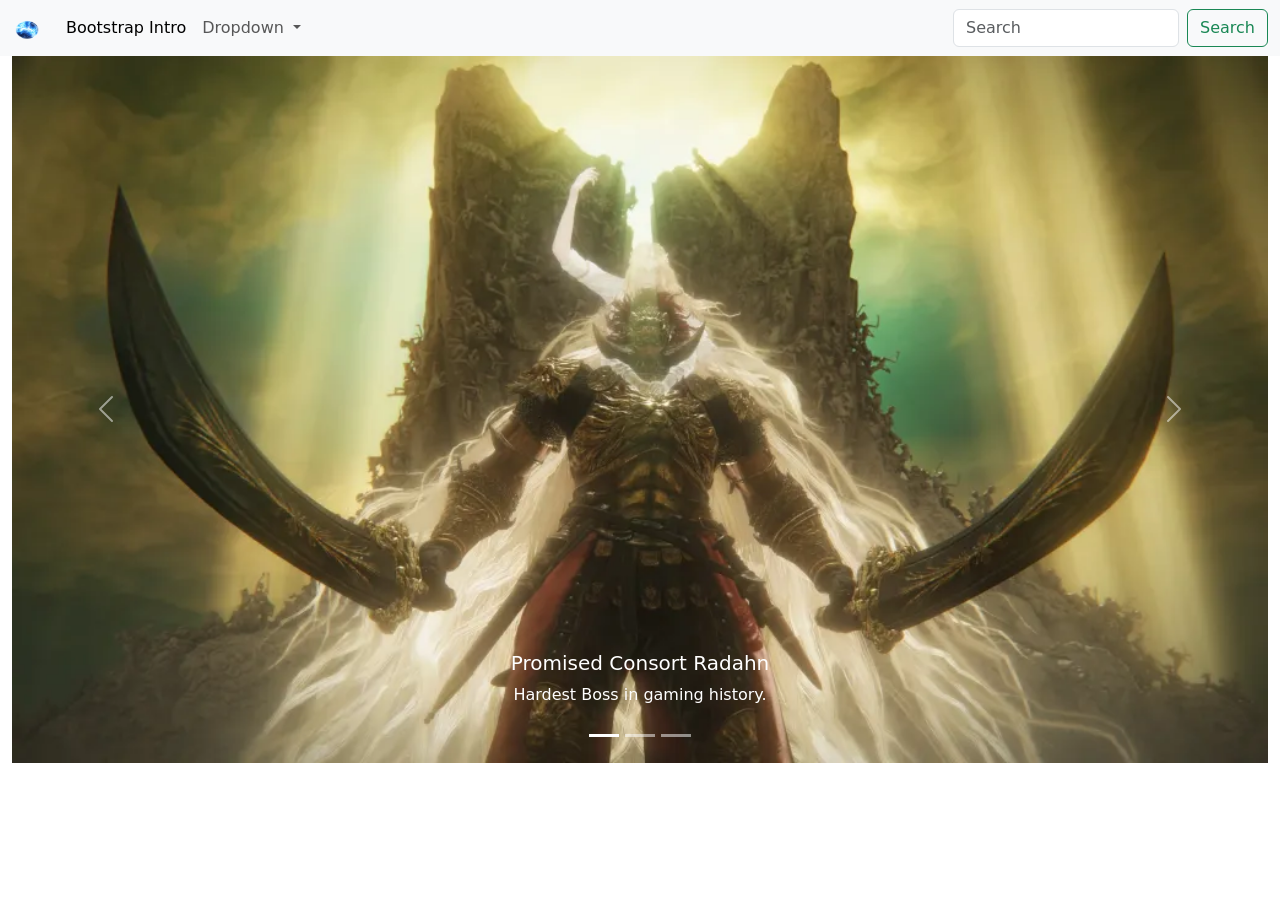
==== bootstrapindex.html @ ae22fc2c "Bootstrap Intro created bootstrap index page" ====
<!DOCTYPE html>
<html lang="en">
<head>
    <meta charset="UTF-8">
    <meta name="viewport" content="width=device-width, initial-scale=1.0">
    <title>Bootstrap Homepage</title>
    <link rel="stylesheet" href="Assets/Styling/bootstrap.min.css"
    >
    <link rel="stylesheet" href="Assets/Styling/bootstrapintro.css">
</head>
<body>
    <nav class="navbar navbar-expand-lg bg-body-tertiary">
        <div class="container-fluid">
            <a class="navbar-brand" href="#">
                <img src="Assets/Images/orbs.png" alt="Bootstrap" width="30" height="24">
            </a>
            <button class="navbar-toggler" type="button" data-bs-toggle="collapse" data-bs-target="#navbarSupportedContent" aria-controls="navbarSupportedContent" aria-expanded="false" aria-label="Toggle navigation">
                <span class="navbar-toggler-icon"></span>
            </button>
            <div class="collapse navbar-collapse" id="navbarSupportedContent">
                <ul class="navbar-nav me-auto mb-2 mb-lg-0">
                    <li class="nav-item">
                        <a class="nav-link active" aria-current="page" href="bootstrapintro.html">Bootstrap Intro</a>
                    </li>
                    <li class="nav-item dropdown">
                        <a class="nav-link dropdown-toggle" href="#" role="button" data-bs-toggle="dropdown" aria-expanded="false">
                            Dropdown
                        </a>
                        <ul class="dropdown-menu">
                            <li><a class="dropdown-item" href="images.html">Images</a></li>
                            <li><a class="dropdown-item" href="flexbox.html">FlexBox</a></li>
                            <li><a class="dropdown-item" href="lists.html">Lists</a></li>
                        </ul>
                    </li>
                </ul>
                <form class="d-flex" role="search">
                    <input class="form-control me-2" type="search" placeholder="Search" aria-label="Search"/>
                    <button class="btn btn-outline-success" type="submit">Search</button>
                </form>
            </div>
        </div>
    </nav>
    
    <div class="container-fluid">
        <div class="row h400 overflow-auto">
            <div class="col-12">
                <div id="carouselExampleCaptions" class="carousel slide">
                    <div class="carousel-indicators">
                        <button type="button" data-bs-target="#carouselExampleCaptions" data-bs-slide-to="0" class="active" aria-current="true" aria-label="Slide 1"></button>
                        <button type="button" data-bs-target="#carouselExampleCaptions" data-bs-slide-to="1" aria-label="Slide 2"></button>
                        <button type="button" data-bs-target="#carouselExampleCaptions" data-bs-slide-to="2" aria-label="Slide 3"></button>
                    </div>
                    <div class="carousel-inner">
                        <div class="carousel-item active">
                            <img src="Assets/Images/elden-ringe284a2_20240728173249.webp" class="d-block w-100 " alt="...">
                            <div class="carousel-caption d-none d-md-block">
                                <h5>Promised Consort Radahn</h5>
                                <p>Hardest Boss in gaming history.</p>
                            </div>
                        </div>
                        <div class="carousel-item">
                            <img src="Assets/Images/maliketh.jpg" class="d-block w-100 " alt="...">
                            <div class="carousel-caption d-none d-md-block">
                                <h5>Maliketh the Black Blade</h5>
                                <p>Half man, half beast.</p>
                            </div>
                        </div>
                        <div class="carousel-item">
                            <img src="Assets/Images/messmer.webp" class="d-block w-100 " alt="...">
                            <div class="carousel-caption d-none d-md-block">
                                <h5>Messmer the Impaler</h5>
                                <p>Fan Favourite.</p>
                            </div>
                        </div>
                    </div>
                    <button class="carousel-control-prev" type="button" data-bs-target="#carouselExampleCaptions" data-bs-slide="prev">
                        <span class="carousel-control-prev-icon" aria-hidden="true"></span>
                        <span class="visually-hidden">Previous</span>
                    </button>
                    <button class="carousel-control-next" type="button" data-bs-target="#carouselExampleCaptions" data-bs-slide="next">
                        <span class="carousel-control-next-icon" aria-hidden="true"></span>
                        <span class="visually-hidden">Next</span>
                    </button>
                </div>
            </div>
        </div>
    </div>
    
    
    
    
    <script src="Assets/scripts/bootstrap.bundle.min.js"></script>
</body>
</html>
---- Assets/Styling/bootstrapintro.css ----
.h400{
    height: 400px;
}
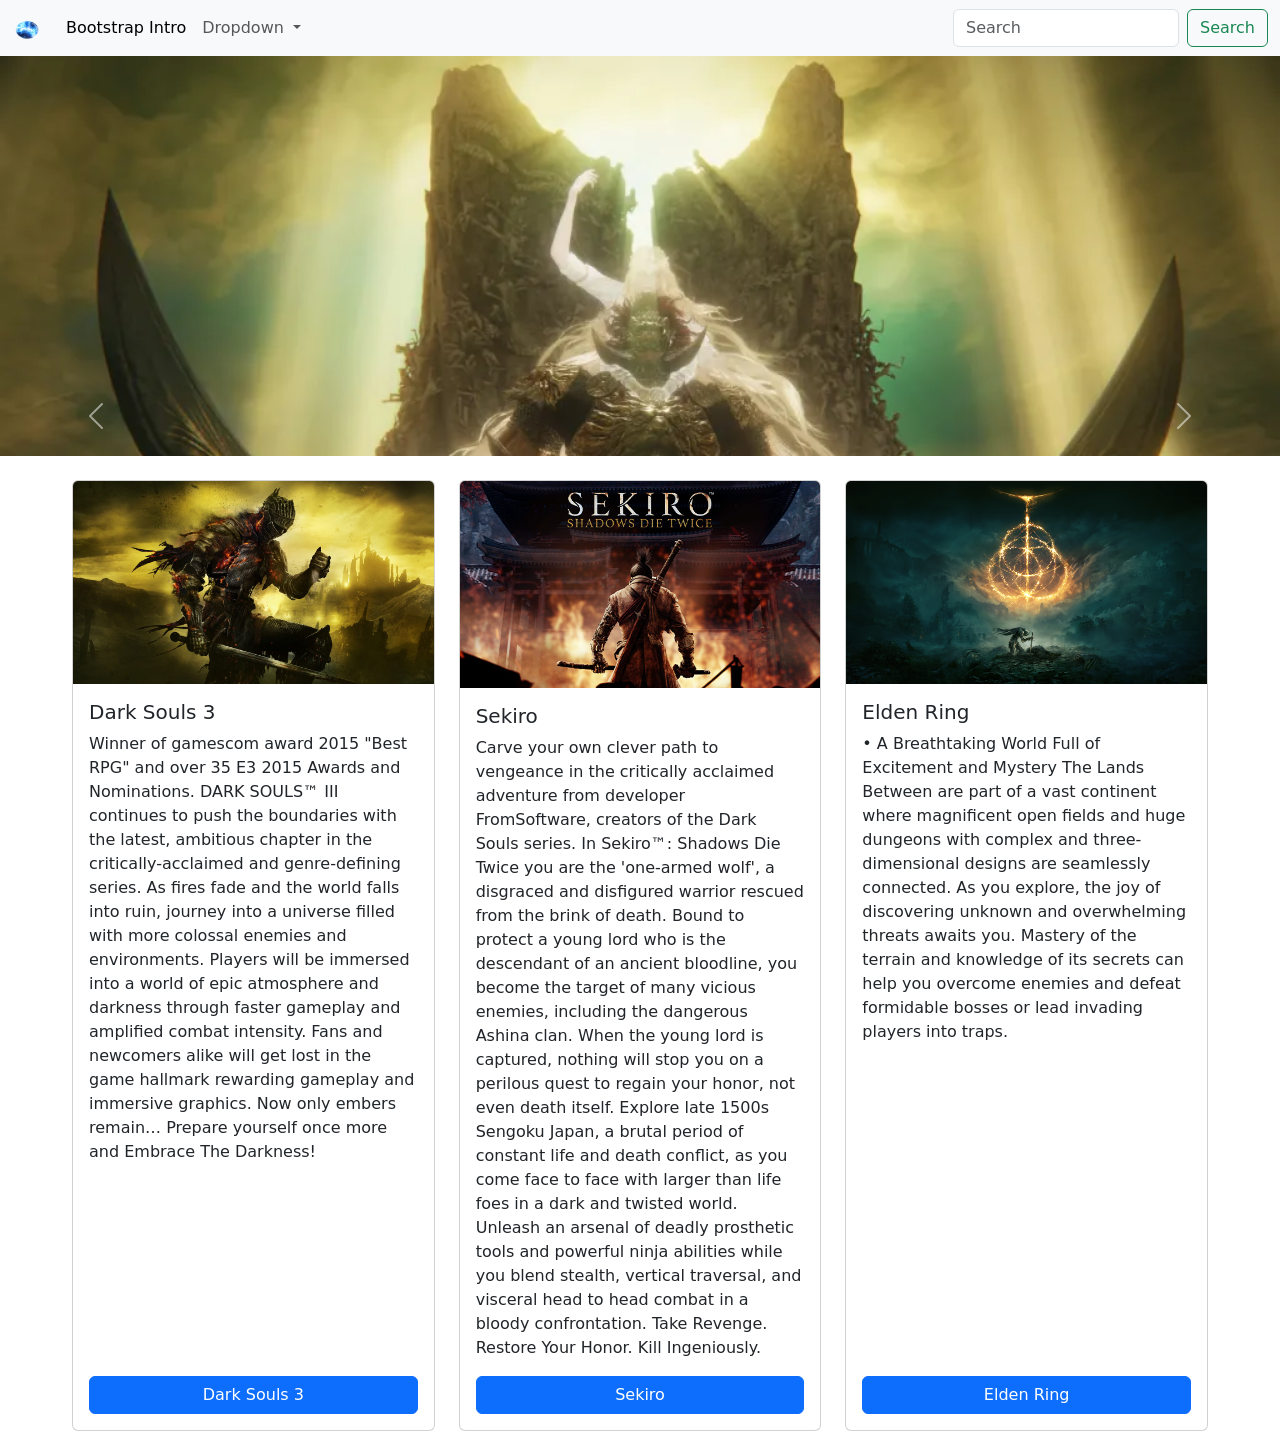
==== commit 43a35fbc: "cards" ====
--- a/bootstrapindex.html
+++ b/bootstrapindex.html
@@ -42,8 +42,8 @@
     </nav>
     
     <div class="container-fluid">
-        <div class="row h400 overflow-auto">
-            <div class="col-12">
+        <div class="row h400 overflow-hidden">
+            <div class="col-12 px-0">
                 <div id="carouselExampleCaptions" class="carousel slide">
                     <div class="carousel-indicators">
                         <button type="button" data-bs-target="#carouselExampleCaptions" data-bs-slide-to="0" class="active" aria-current="true" aria-label="Slide 1"></button>
@@ -84,9 +84,55 @@
                 </div>
             </div>
         </div>
+        
+        <div class="row mt-4 mx-5">
+            <div class="col">
+                <div class="card h-100">
+                    <img src="Assets/Images/ds3_game-thumbnail.jpg" class="card-img-top" alt="...">
+                    <div class="card-body d-flex flex-column">
+                        <h5 class="card-title">Dark Souls 3</h5>
+                        <p class="card-text">
+Winner of gamescom award 2015 "Best RPG" and over 35 E3 2015 Awards and Nominations.
+
+DARK SOULS™ III continues to push the boundaries with the latest, ambitious chapter in the critically-acclaimed and genre-defining series.
+
+As fires fade and the world falls into ruin, journey into a universe filled with more colossal enemies and environments. Players will be immersed into a world of epic atmosphere and darkness through faster gameplay and amplified combat intensity. Fans and newcomers alike will get lost in the game hallmark rewarding gameplay and immersive graphics.
+Now only embers remain… Prepare yourself once more and Embrace The Darkness!</p>
+                        <a href="https://store.steampowered.com/app/374320/DARK_SOULS_III/ " class="btn btn-primary d-grid gap-2 mt-auto">Dark Souls 3</a>
+                    </div>
+                </div>
+            </div>
+            <div class="col">
+                <div class="card h-100">
+                    <img src="Assets/Images/sekiro.jpg" class="card-img-top" alt="...">
+                    <div class="card-body d-flex flex-column">
+                        <h5 class="card-title">Sekiro</h5>
+                        <p class="card-text">Carve your own clever path to vengeance in the critically acclaimed adventure from developer FromSoftware, creators of the Dark Souls series.
+
+In Sekiro™: Shadows Die Twice you are the 'one-armed wolf', a disgraced and disfigured warrior rescued from the brink of death. Bound to protect a young lord who is the descendant of an ancient bloodline, you become the target of many vicious enemies, including the dangerous Ashina clan. When the young lord is captured, nothing will stop you on a perilous quest to regain your honor, not even death itself.
+
+Explore late 1500s Sengoku Japan, a brutal period of constant life and death conflict, as you come face to face with larger than life foes in a dark and twisted world. Unleash an arsenal of deadly prosthetic tools and powerful ninja abilities while you blend stealth, vertical traversal, and visceral head to head combat in a bloody confrontation.
+
+Take Revenge. Restore Your Honor. Kill Ingeniously.</p>
+                        <a href="https://store.steampowered.com/app/814380/Sekiro_Shadows_Die_Twice__GOTY_Edition/" class="btn btn-primary d-grid gap-2 mt-auto">Sekiro</a>
+                    </div>
+                </div>
+            </div>  
+            <div class="col">
+                <div class="card h-100">
+                    <img src="Assets/Images/elden.jpg" class="card-img-top" alt="...">
+                    <div class="card-body d-flex flex-column">
+                        <h5 class="card-title">Elden Ring</h5>
+                        <p class="card-text">• A Breathtaking World Full of Excitement and Mystery
+The Lands Between are part of a vast continent where magnificent open fields and huge dungeons with complex and three-dimensional designs are seamlessly connected. As you explore, the joy of discovering unknown and overwhelming threats awaits you.
+Mastery of the terrain and knowledge of its secrets can help you overcome enemies and defeat formidable bosses or lead invading players into traps.</p>
+                        <a href="https://store.steampowered.com/app/1245620/ELDEN_RING/" class="btn btn-primary d-grid gap-2 mt-auto">Elden Ring</a>
+                    </div>
+                </div>
+            </div>
+            
+        </div>
     </div>
-    
-    
     
     
     <script src="Assets/scripts/bootstrap.bundle.min.js"></script>
--- a/Assets/Styling/bootstrapintro.css
+++ b/Assets/Styling/bootstrapintro.css
@@ -1,3 +1,7 @@
 .h400{
     height: 400px;
+}
+
+.card{
+    min-height: 200px;
 }
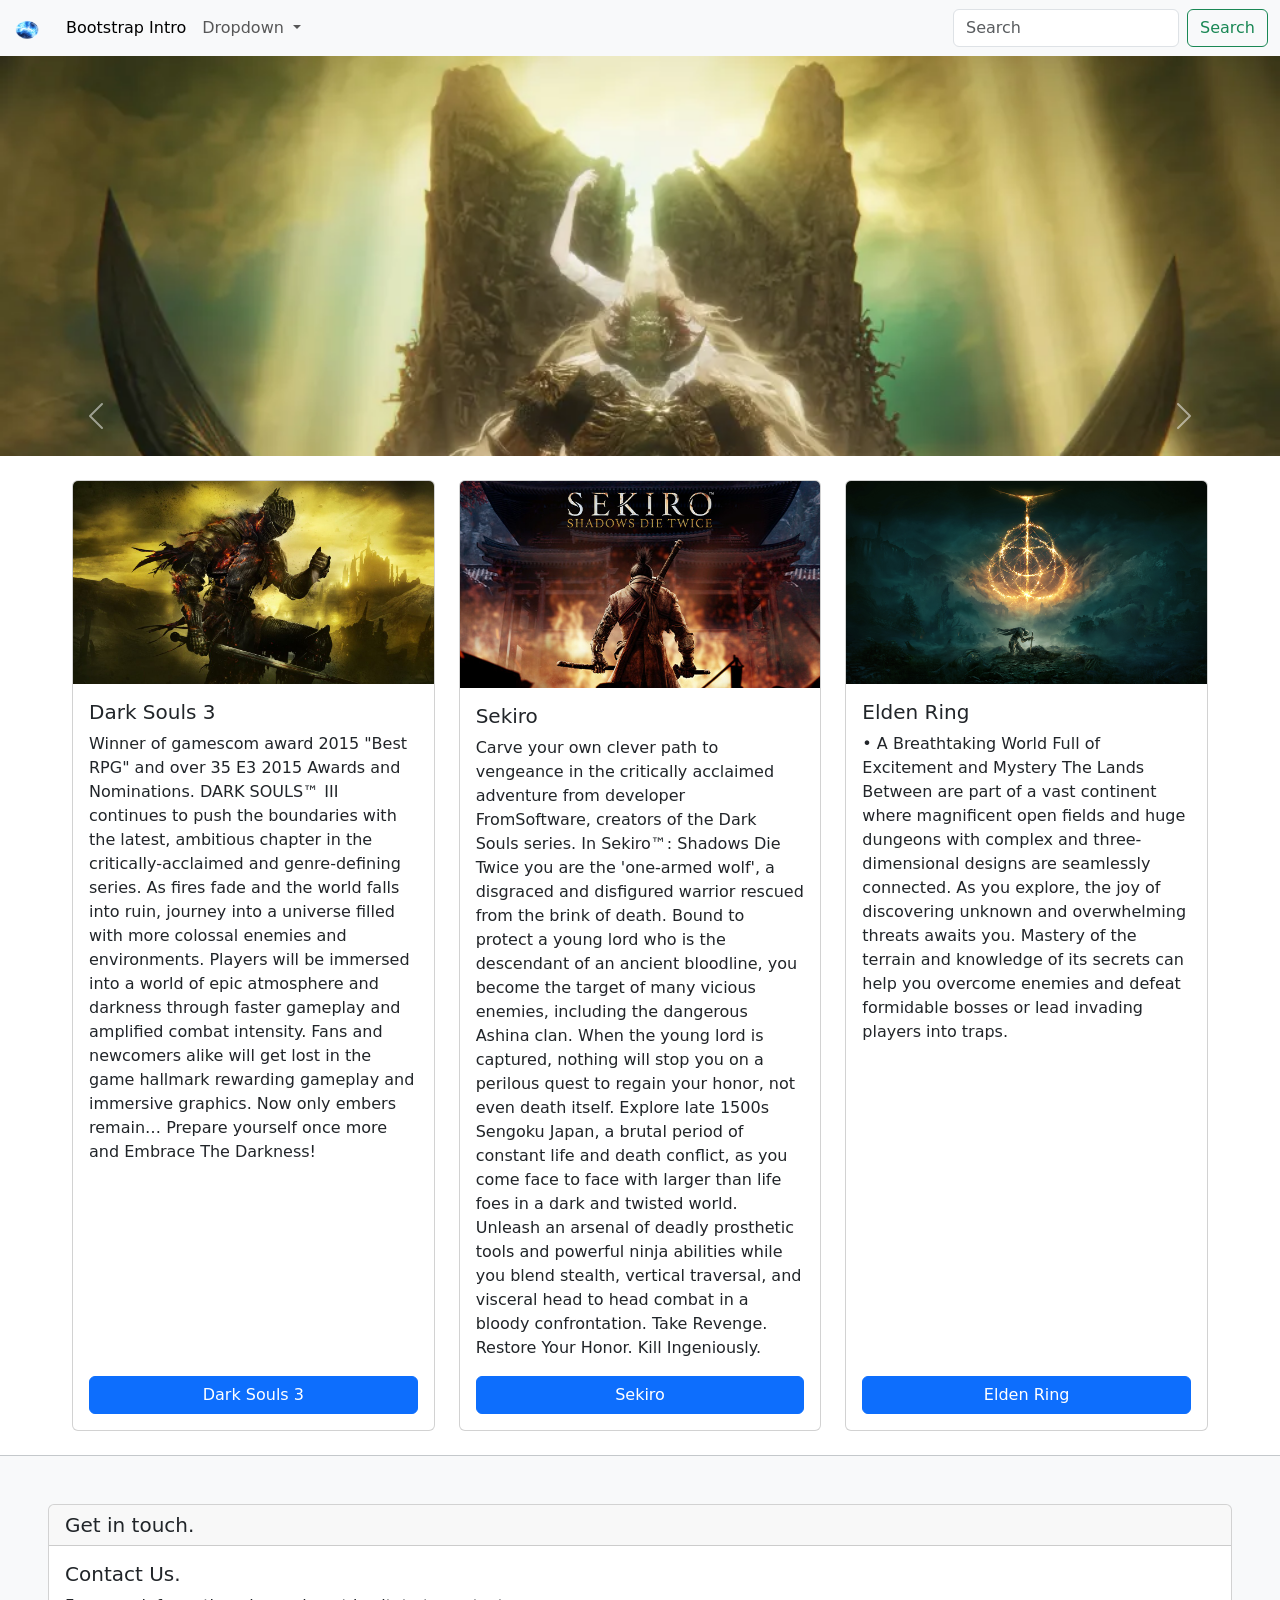
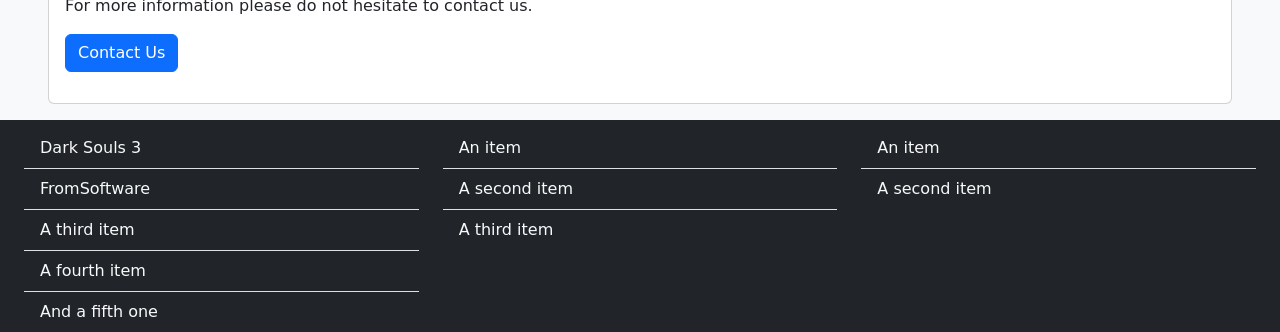
==== commit 13efd783: "contact card and footer" ====
--- a/bootstrapindex.html
+++ b/bootstrapindex.html
@@ -92,49 +92,88 @@
                     <div class="card-body d-flex flex-column">
                         <h5 class="card-title">Dark Souls 3</h5>
                         <p class="card-text">
-Winner of gamescom award 2015 "Best RPG" and over 35 E3 2015 Awards and Nominations.
-
-DARK SOULS™ III continues to push the boundaries with the latest, ambitious chapter in the critically-acclaimed and genre-defining series.
-
-As fires fade and the world falls into ruin, journey into a universe filled with more colossal enemies and environments. Players will be immersed into a world of epic atmosphere and darkness through faster gameplay and amplified combat intensity. Fans and newcomers alike will get lost in the game hallmark rewarding gameplay and immersive graphics.
-Now only embers remain… Prepare yourself once more and Embrace The Darkness!</p>
-                        <a href="https://store.steampowered.com/app/374320/DARK_SOULS_III/ " class="btn btn-primary d-grid gap-2 mt-auto">Dark Souls 3</a>
+                            Winner of gamescom award 2015 "Best RPG" and over 35 E3 2015 Awards and Nominations.
+                            
+                            DARK SOULS™ III continues to push the boundaries with the latest, ambitious chapter in the critically-acclaimed and genre-defining series.
+                            
+                            As fires fade and the world falls into ruin, journey into a universe filled with more colossal enemies and environments. Players will be immersed into a world of epic atmosphere and darkness through faster gameplay and amplified combat intensity. Fans and newcomers alike will get lost in the game hallmark rewarding gameplay and immersive graphics.
+                            Now only embers remain… Prepare yourself once more and Embrace The Darkness!</p>
+                            <a href="https://store.steampowered.com/app/374320/DARK_SOULS_III/ " class="btn btn-primary d-grid gap-2 mt-auto">Dark Souls 3</a>
+                        </div>
                     </div>
                 </div>
-            </div>
-            <div class="col">
-                <div class="card h-100">
-                    <img src="Assets/Images/sekiro.jpg" class="card-img-top" alt="...">
-                    <div class="card-body d-flex flex-column">
-                        <h5 class="card-title">Sekiro</h5>
-                        <p class="card-text">Carve your own clever path to vengeance in the critically acclaimed adventure from developer FromSoftware, creators of the Dark Souls series.
-
-In Sekiro™: Shadows Die Twice you are the 'one-armed wolf', a disgraced and disfigured warrior rescued from the brink of death. Bound to protect a young lord who is the descendant of an ancient bloodline, you become the target of many vicious enemies, including the dangerous Ashina clan. When the young lord is captured, nothing will stop you on a perilous quest to regain your honor, not even death itself.
-
-Explore late 1500s Sengoku Japan, a brutal period of constant life and death conflict, as you come face to face with larger than life foes in a dark and twisted world. Unleash an arsenal of deadly prosthetic tools and powerful ninja abilities while you blend stealth, vertical traversal, and visceral head to head combat in a bloody confrontation.
-
-Take Revenge. Restore Your Honor. Kill Ingeniously.</p>
-                        <a href="https://store.steampowered.com/app/814380/Sekiro_Shadows_Die_Twice__GOTY_Edition/" class="btn btn-primary d-grid gap-2 mt-auto">Sekiro</a>
+                <div class="col">
+                    <div class="card h-100">
+                        <img src="Assets/Images/sekiro.jpg" class="card-img-top" alt="...">
+                        <div class="card-body d-flex flex-column">
+                            <h5 class="card-title">Sekiro</h5>
+                            <p class="card-text">Carve your own clever path to vengeance in the critically acclaimed adventure from developer FromSoftware, creators of the Dark Souls series.
+                                
+                                In Sekiro™: Shadows Die Twice you are the 'one-armed wolf', a disgraced and disfigured warrior rescued from the brink of death. Bound to protect a young lord who is the descendant of an ancient bloodline, you become the target of many vicious enemies, including the dangerous Ashina clan. When the young lord is captured, nothing will stop you on a perilous quest to regain your honor, not even death itself.
+                                
+                                Explore late 1500s Sengoku Japan, a brutal period of constant life and death conflict, as you come face to face with larger than life foes in a dark and twisted world. Unleash an arsenal of deadly prosthetic tools and powerful ninja abilities while you blend stealth, vertical traversal, and visceral head to head combat in a bloody confrontation.
+                                
+                                Take Revenge. Restore Your Honor. Kill Ingeniously.</p>
+                                <a href="https://store.steampowered.com/app/814380/Sekiro_Shadows_Die_Twice__GOTY_Edition/" class="btn btn-primary d-grid gap-2 mt-auto">Sekiro</a>
+                            </div>
+                        </div>
+                    </div>  
+                    <div class="col">
+                        <div class="card h-100">
+                            <img src="Assets/Images/elden.jpg" class="card-img-top" alt="...">
+                            <div class="card-body d-flex flex-column">
+                                <h5 class="card-title">Elden Ring</h5>
+                                <p class="card-text">• A Breathtaking World Full of Excitement and Mystery
+                                    The Lands Between are part of a vast continent where magnificent open fields and huge dungeons with complex and three-dimensional designs are seamlessly connected. As you explore, the joy of discovering unknown and overwhelming threats awaits you.
+                                    Mastery of the terrain and knowledge of its secrets can help you overcome enemies and defeat formidable bosses or lead invading players into traps.</p>
+                                    <a href="https://store.steampowered.com/app/1245620/ELDEN_RING/" class="btn btn-primary d-grid gap-2 mt-auto">Elden Ring</a>
+                                </div>
+                            </div>
+                        </div>
+                        
                     </div>
                 </div>
-            </div>  
-            <div class="col">
-                <div class="card h-100">
-                    <img src="Assets/Images/elden.jpg" class="card-img-top" alt="...">
-                    <div class="card-body d-flex flex-column">
-                        <h5 class="card-title">Elden Ring</h5>
-                        <p class="card-text">• A Breathtaking World Full of Excitement and Mystery
-The Lands Between are part of a vast continent where magnificent open fields and huge dungeons with complex and three-dimensional designs are seamlessly connected. As you explore, the joy of discovering unknown and overwhelming threats awaits you.
-Mastery of the terrain and knowledge of its secrets can help you overcome enemies and defeat formidable bosses or lead invading players into traps.</p>
-                        <a href="https://store.steampowered.com/app/1245620/ELDEN_RING/" class="btn btn-primary d-grid gap-2 mt-auto">Elden Ring</a>
+                
+                <div class="row mt-4 pt-5 px-5 pb-3 bg-light border-top border-secondary-subtle">
+                    <div class="col">
+                        <div class="card">
+                            <h5 class="card-header">Get in touch.</h5>
+                            <div class="card-body">
+                                <h5 class="card-title">Contact Us.</h5>
+                                <p class="card-text">For more information please do not hesitate to contact us.</p>
+                                <a href="#" class="btn btn-primary">Contact Us</a>
+                            </div>
+                        </div>
                     </div>
                 </div>
-            </div>
-            
-        </div>
-    </div>
-    
-    
-    <script src="Assets/scripts/bootstrap.bundle.min.js"></script>
-</body>
-</html>+                
+                <div class="row pt-2 px-4 bg-dark">
+                    <div class="col">
+                        <ul class="list-group list-group-flush">
+                            <li class="list-group-item bg-dark text-light"><a href="https://en.wikipedia.org/wiki/Dark_Souls_III" class="text-decoration-none text-light">Dark Souls 3</a></li>
+                            <li class="list-group-item bg-dark text-light"><a href="https://en.wikipedia.org/wiki/FromSoftware" class="text-decoration-none text-light">FromSoftware</a></li>
+                            <li class="list-group-item bg-dark text-light">A third item</li>
+                            <li class="list-group-item bg-dark text-light">A fourth item</li>
+                            <li class="list-group-item bg-dark text-light">And a fifth one</li>
+                        </ul>
+                    </div>
+                    <div class="col">
+                        <ul class="list-group list-group-flush">
+                            <li class="list-group-item bg-dark text-light">An item</li>
+                            <li class="list-group-item bg-dark text-light">A second item</li>
+                            <li class="list-group-item bg-dark text-light">A third item</li>
+                        </ul>
+                    </div>
+                    <div class="col">
+                        <ul class="list-group list-group-flush">
+                            <li class="list-group-item bg-dark text-light">An item</li>
+                            <li class="list-group-item bg-dark text-light">A second item</li>
+                        </ul>
+                    </div>
+                </div>
+                
+                
+                
+                <script src="Assets/scripts/bootstrap.bundle.min.js"></script>
+            </body>
+            </html>
